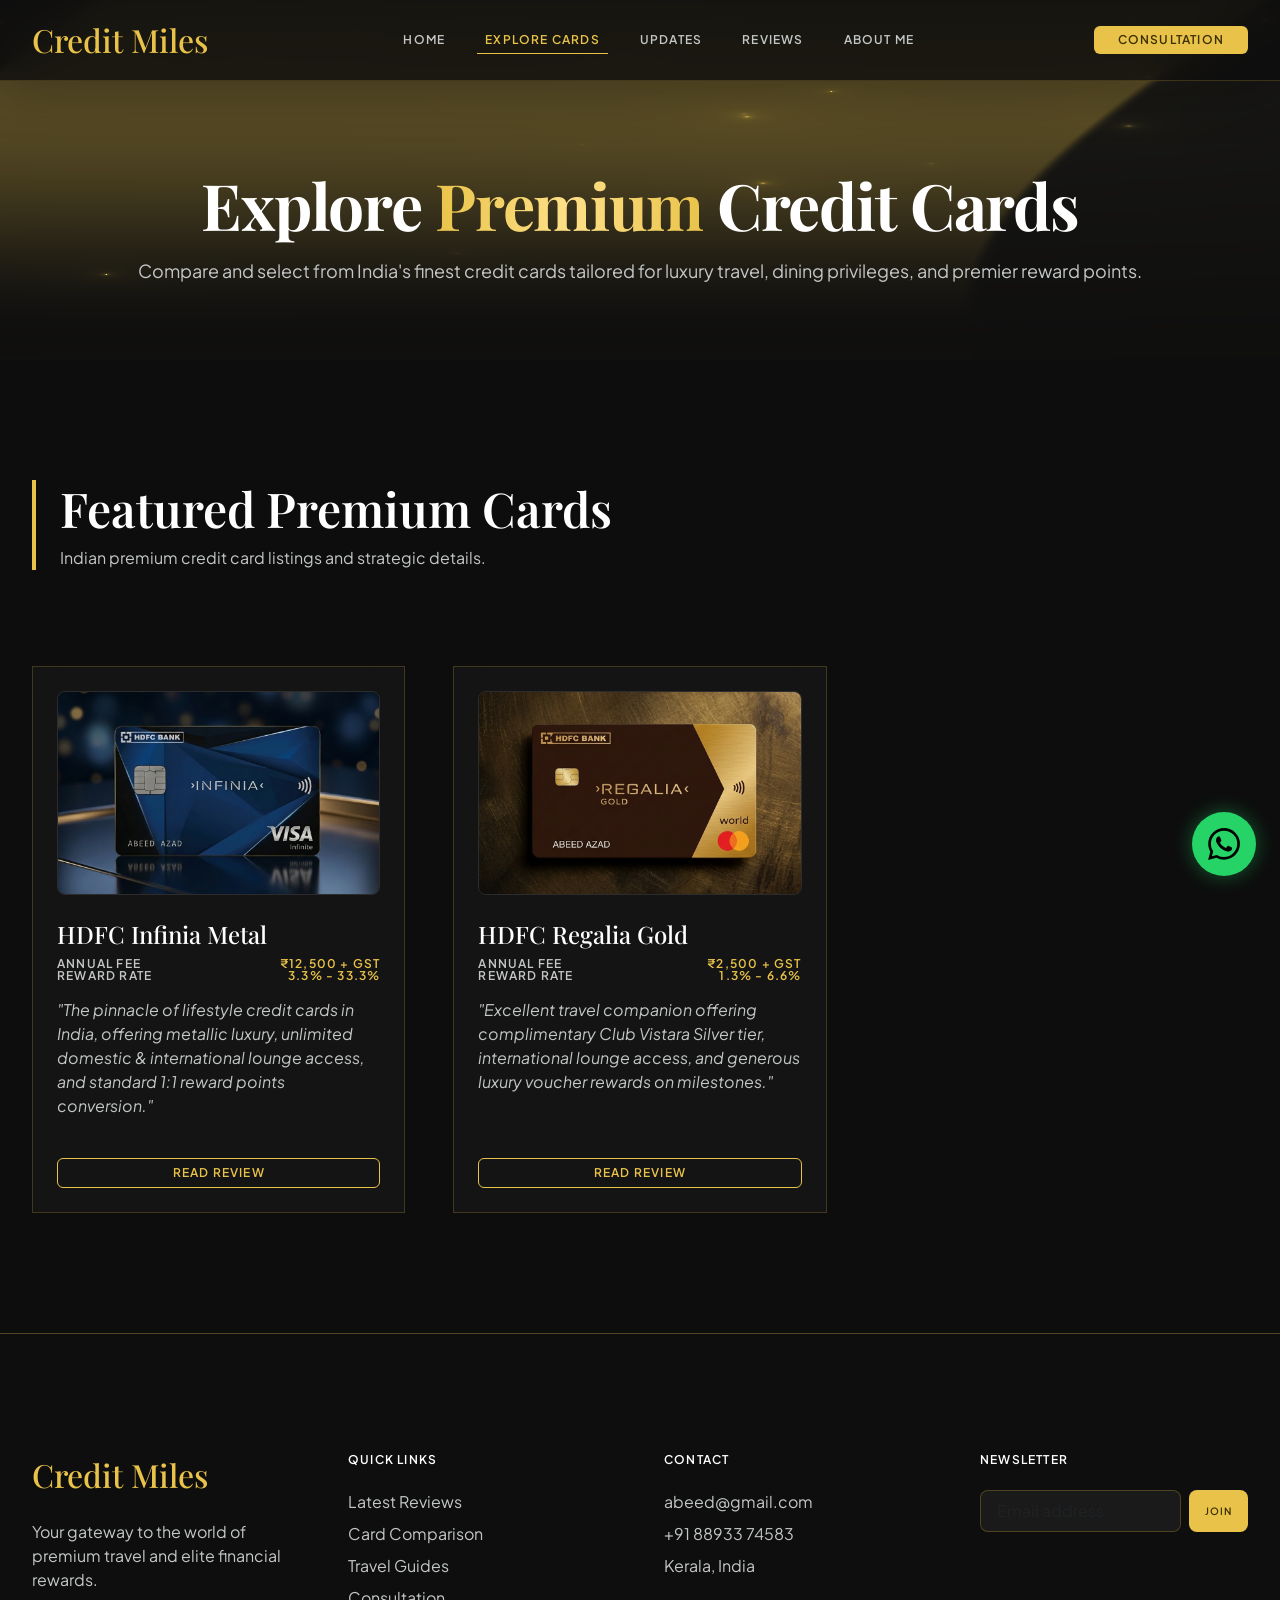
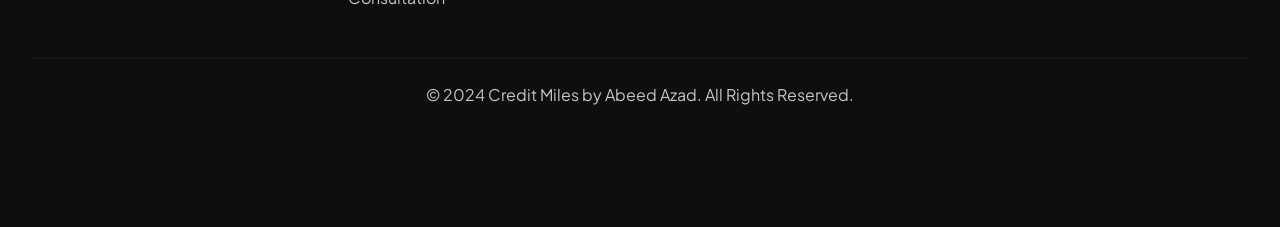
==== cards.html @ ba1928f0 "first commit" ====
<!DOCTYPE html>
<html class="dark" lang="en">
<head>
    <meta charset="utf-8" />
    <meta content="width=device-width, initial-scale=1.0" name="viewport" />
    <title>Explore Credit Cards | Credit Miles</title>
    <!-- Bootstrap 5 CSS -->
    <link href="https://cdn.jsdelivr.net/npm/bootstrap@5.3.3/dist/css/bootstrap.min.css" rel="stylesheet" />
    <!-- Custom CSS Stylesheet -->
    <link href="style.css" rel="stylesheet" />
</head>
<body class="font-body-md text-on-surface">

    <!-- Top Navigation Bar -->
    <nav class="navbar navbar-expand-md fixed-top navbar-dark bg-navbar-blur border-navbar shadow-lg py-0">
        <div class="container-fluid max-w-container-max px-gutter h-20 d-flex justify-content-between align-items-center">
            <a class="navbar-brand d-flex align-items-center gap-2 p-0" href="index.html">
                <span class="font-headline-md text-secondary tracking-tight">Credit Miles</span>
            </a>
            
            <div class="collapse navbar-collapse justify-content-center" id="navbarNav">
                <div class="navbar-nav gap-4">
                    <a class="nav-link font-label-caps text-on-surface-variant" href="index.html">Home</a>
                    <a class="nav-link font-label-caps text-secondary pb-1" href="cards.html" style="border-bottom: 1px solid var(--color-secondary);">Explore Cards</a>
                    <a class="nav-link font-label-caps text-on-surface-variant" href="updates.html">Updates</a>
                    <a class="nav-link font-label-caps text-on-surface-variant" href="index.html#reviews">Reviews</a>
                    <a class="nav-link font-label-caps text-on-surface-variant" href="index.html#about-me">About Me</a>
                </div>
            </div>
            
            <div class="d-flex align-items-center gap-3">
                <button class="btn btn-secondary px-4 py-2 font-label-caps text-on-secondary rounded-lg">
                    Consultation
                </button>
                <button class="navbar-toggler border-secondary-20 p-2" type="button" data-bs-toggle="collapse" data-bs-target="#navbarNav" aria-controls="navbarNav" aria-expanded="false" aria-label="Toggle navigation">
                    <span class="navbar-toggler-icon"></span>
                </button>
            </div>
        </div>
    </nav>

    <!-- Compact Hero Header Section -->
    <header class="position-relative d-flex align-items-center pt-5 overflow-hidden" style="min-height: 40vh;">
        <!-- Background Canvas Shader -->
        <div class="position-absolute top-0 start-0 w-100 h-100 opacity-60">
            <canvas id="shader-canvas-ANIMATION_2" style="display:block; width:100%; height:100%"></canvas>
        </div>
        
        <div class="container-fluid max-w-container-max px-gutter position-relative z-1 mt-5 text-center">
            <h1 class="font-display-lg text-white m-0">
                Explore <span class="gold-gradient-text">Premium</span> Credit Cards
            </h1>
            <p class="font-body-lg text-on-surface-variant max-w-xl mx-auto mt-3 mb-0">
                Compare and select from India's finest credit cards tailored for luxury travel, dining privileges, and premier reward points.
            </p>
        </div>
    </header>

    <!-- Cards Directory Grid Section -->
    <section class="py-section-gap relative">
        <div class="container-fluid max-w-container-max px-gutter">
            <div class="border-start border-4 border-secondary ps-4 mb-5">
                <h2 class="font-headline-lg text-white m-0">Featured Premium Cards</h2>
                <p class="font-body-md text-on-surface-variant m-0 mt-2">Indian premium credit card listings and strategic details.</p>
            </div>
            
            <div class="row row-cols-1 row-cols-md-2 row-cols-lg-3 g-5 mt-4">
                <!-- Card 1: HDFC Infinia -->
                <div class="col">
                    <div class="glass-card rounded-xl p-4 d-flex flex-column h-100">
                        <div class="position-relative w-100 mb-4 rounded-3 overflow-hidden border border-white-10" style="aspect-ratio: 1.58 / 1;">
                            <img class="w-100 h-100 object-fit-cover" src="assets/Images/hdfc_infinia.png" alt="HDFC Infinia Metal Card" />
                        </div>
                        <h3 class="font-headline-md text-white mb-2 fs-4">HDFC Infinia Metal</h3>
                        <div class="space-y-2 mb-4 flex-grow-1">
                            <div class="d-flex justify-content-between font-label-caps text-on-surface-variant">
                                <span>Annual Fee</span>
                                <span class="text-secondary">₹12,500 + GST</span>
                            </div>
                            <div class="d-flex justify-content-between font-label-caps text-on-surface-variant">
                                <span>Reward Rate</span>
                                <span class="text-secondary">3.3% - 33.3%</span>
                            </div>
                            <p class="font-body-md text-on-surface-variant pt-3 fst-italic">"The pinnacle of lifestyle credit cards in India, offering metallic luxury, unlimited domestic & international lounge access, and standard 1:1 reward points conversion."</p>
                        </div>
                        <a href="#" class="btn btn-outline-secondary w-100 py-2 rounded-lg font-label-caps text-decoration-none text-center">Read Review</a>
                    </div>
                </div>
                
                <!-- Card 2: HDFC Regalia Gold -->
                <div class="col">
                    <div class="glass-card rounded-xl p-4 d-flex flex-column h-100">
                        <div class="position-relative w-100 mb-4 rounded-3 overflow-hidden border border-white-10" style="aspect-ratio: 1.58 / 1;">
                            <img class="w-100 h-100 object-fit-cover" src="assets/Images/hdfc_regalia.png" alt="HDFC Regalia Gold" />
                        </div>
                        <h3 class="font-headline-md text-white mb-2 fs-4">HDFC Regalia Gold</h3>
                        <div class="space-y-2 mb-4 flex-grow-1">
                            <div class="d-flex justify-content-between font-label-caps text-on-surface-variant">
                                <span>Annual Fee</span>
                                <span class="text-secondary">₹2,500 + GST</span>
                            </div>
                            <div class="d-flex justify-content-between font-label-caps text-on-surface-variant">
                                <span>Reward Rate</span>
                                <span class="text-secondary">1.3% - 6.6%</span>
                            </div>
                            <p class="font-body-md text-on-surface-variant pt-3 fst-italic">"Excellent travel companion offering complimentary Club Vistara Silver tier, international lounge access, and generous luxury voucher rewards on milestones."</p>
                        </div>
                        <a href="#" class="btn btn-outline-secondary w-100 py-2 rounded-lg font-label-caps text-decoration-none text-center">Read Review</a>
                    </div>
                </div>

                <!-- 
                [Card 3: Federal Bank Celesta]
                <div class="col">
                    <div class="glass-card rounded-xl p-4 d-flex flex-column h-100">
                        <div class="position-relative w-100 mb-4 rounded-3 overflow-hidden border border-white-10" style="aspect-ratio: 1.58 / 1;">
                            <img class="w-100 h-100 object-fit-cover" src="assets/Images/fed_celesta.png" alt="Federal Bank Celesta" />
                        </div>
                        <h3 class="font-headline-md text-white mb-2 fs-4">Federal Celesta</h3>
                        <div class="space-y-2 mb-4 flex-grow-1">
                            <div class="d-flex justify-content-between font-label-caps text-on-surface-variant">
                                <span>Annual Fee</span>
                                <span class="text-secondary">₹3,000 + GST</span>
                            </div>
                            <div class="d-flex justify-content-between font-label-caps text-on-surface-variant">
                                <span>Reward Rate</span>
                                <span class="text-secondary">Up to 3.0%</span>
                            </div>
                            <p class="font-body-md text-on-surface-variant pt-3 fst-italic">"Tailored for high-net-worth individuals, providing premium airport lounge visits, multi-category milestones, and fine dining privileges."</p>
                        </div>
                        <a href="#" class="btn btn-outline-secondary w-100 py-2 rounded-lg font-label-caps text-decoration-none text-center">Read Review</a>
                    </div>
                </div>

                [Card 4: Federal Bank Imperio]
                <div class="col">
                    <div class="glass-card rounded-xl p-4 d-flex flex-column h-100">
                        <div class="position-relative w-100 mb-4 rounded-3 overflow-hidden border border-white-10" style="aspect-ratio: 1.58 / 1;">
                            <img class="w-100 h-100 object-fit-cover" src="assets/Images/fed_imperio.png" alt="Federal Bank Imperio" />
                        </div>
                        <h3 class="font-headline-md text-white mb-2 fs-4">Federal Imperio</h3>
                        <div class="space-y-2 mb-4 flex-grow-1">
                            <div class="d-flex justify-content-between font-label-caps text-on-surface-variant">
                                <span>Annual Fee</span>
                                <span class="text-secondary">₹1,500 + GST</span>
                            </div>
                            <div class="d-flex justify-content-between font-label-caps text-on-surface-variant">
                                <span>Reward Rate</span>
                                <span class="text-secondary">Up to 2.0%</span>
                            </div>
                            <p class="font-body-md text-on-surface-variant pt-3 fst-italic">"A versatile card offering dining discounts, complimentary golf training access, and strategic reward multipliers for retail and utility spending."</p>
                        </div>
                        <a href="#" class="btn btn-outline-secondary w-100 py-2 rounded-lg font-label-caps text-decoration-none text-center">Read Review</a>
                    </div>
                </div>

                [Card 5: SBI Card ELITE]
                <div class="col">
                    <div class="glass-card rounded-xl p-4 d-flex flex-column h-100">
                        <div class="position-relative w-100 mb-4 rounded-3 overflow-hidden border border-white-10" style="aspect-ratio: 1.58 / 1;">
                            <img class="w-100 h-100 object-fit-cover" src="assets/Images/sbi_elite.png" alt="SBI Card ELITE" />
                        </div>
                        <h3 class="font-headline-md text-white mb-2 fs-4">SBI Card ELITE</h3>
                        <div class="space-y-2 mb-4 flex-grow-1">
                            <div class="d-flex justify-content-between font-label-caps text-on-surface-variant">
                                <span>Annual Fee</span>
                                <span class="text-secondary">₹4,999 + GST</span>
                            </div>
                            <div class="d-flex justify-content-between font-label-caps text-on-surface-variant">
                                <span>Reward Rate</span>
                                <span class="text-secondary">Up to 2.5%</span>
                            </div>
                            <p class="font-body-md text-on-surface-variant pt-3 fst-italic">"Packed with benefits, including ₹5,000 welcome e-Gift vouchers, complimentary movie tickets every month, and Trident Privilege Red Tier membership."</p>
                        </div>
                        <a href="#" class="btn btn-outline-secondary w-100 py-2 rounded-lg font-label-caps text-decoration-none text-center">Read Review</a>
                    </div>
                </div>

                [Card 6: ICICI Emeralde]
                <div class="col">
                    <div class="glass-card rounded-xl p-4 d-flex flex-column h-100">
                        <div class="position-relative w-100 mb-4 rounded-3 overflow-hidden border border-white-10" style="aspect-ratio: 1.58 / 1;">
                            <img class="w-100 h-100 object-fit-cover" src="assets/Images/icici_emeralde.png" alt="ICICI Emeralde Metal Card" />
                        </div>
                        <h3 class="font-headline-md text-white mb-2 fs-4">ICICI Emeralde Metal</h3>
                        <div class="space-y-2 mb-4 flex-grow-1">
                            <div class="d-flex justify-content-between font-label-caps text-on-surface-variant">
                                <span>Annual Fee</span>
                                <span class="text-secondary">₹12,000 + GST</span>
                            </div>
                            <div class="d-flex justify-content-between font-label-caps text-on-surface-variant">
                                <span>Reward Rate</span>
                                <span class="text-secondary">Up to 3.0%</span>
                            </div>
                            <p class="font-body-md text-on-surface-variant pt-3 fst-italic">"A luxury metal card with low forex markup (1.5%), unlimited international lounge access, and unique perks like spa session vouchers."</p>
                        </div>
                        <a href="#" class="btn btn-outline-secondary w-100 py-2 rounded-lg font-label-caps text-decoration-none text-center">Read Review</a>
                    </div>
                </div>
                -->
            </div>
            </div>
        </div>
    </section>

    <!-- Footer -->
    <footer class="w-full py-section-gap border-top border-secondary-30 bg-surface-container-lowest">
        <div class="container-fluid max-w-container-max px-gutter">
            <div class="row g-5">
                <div class="col-12 col-md-3">
                    <span class="font-headline-md text-secondary">Credit Miles</span>
                    <p class="text-on-surface-variant mt-4 font-body-md">Your gateway to the world of premium travel and
                        elite financial rewards.</p>
                </div>
                <div class="col-12 col-md-3">
                    <h4 class="font-label-caps text-white mb-4">Quick Links</h4>
                    <ul class="list-unstyled d-flex flex-column gap-2 m-0 p-0">
                        <li><a class="text-on-surface-variant hover-text-secondary text-decoration-none font-body-md" href="index.html#reviews">Latest Reviews</a></li>
                        <li><a class="text-on-surface-variant hover-text-secondary text-decoration-none font-body-md" href="cards.html">Card Comparison</a></li>
                        <li><a class="text-on-surface-variant hover-text-secondary text-decoration-none font-body-md" href="index.html#blog">Travel Guides</a></li>
                        <li><a class="text-on-surface-variant hover-text-secondary text-decoration-none font-body-md" href="index.html#consultation">Consultation</a></li>
                    </ul>
                </div>
                <div class="col-12 col-md-3">
                    <h4 class="font-label-caps text-white mb-4">Contact</h4>
                    <ul class="list-unstyled d-flex flex-column gap-2 m-0 p-0">
                        <li class="text-on-surface-variant font-body-md">
                            <a href="mailto:abeed@gmail.com" class="text-on-surface-variant hover-text-secondary text-decoration-none">abeed@gmail.com</a>
                        </li>
                        <li class="text-on-surface-variant font-body-md">
                            <a href="tel:+918893374583" class="text-on-surface-variant hover-text-secondary text-decoration-none">+91 88933 74583</a>
                        </li>
                        <li class="text-on-surface-variant font-body-md">Kerala, India</li>
                    </ul>
                </div>
                <div class="col-12 col-md-3">
                    <h4 class="font-label-caps text-white mb-4">Newsletter</h4>
                    <div class="d-flex gap-2">
                        <input class="form-control bg-input-dark border border-secondary-30 px-3 py-2 text-white text-sm" placeholder="Email address" type="email" style="border-radius: 8px;" />
                        <button class="btn btn-secondary px-3 py-2 font-label-caps font-bold" style="font-size: 10px; border-radius: 8px;">Join</button>
                    </div>
                </div>
            </div>
            
            <div class="mt-5 pt-4 border-top border-white-5 text-center">
                <p class="text-on-surface-variant font-body-md text-sm opacity-60 m-0">© 2024 Credit Miles by Abeed Azad. All Rights Reserved.</p>
            </div>
        </div>
    </footer>

    <!-- WhatsApp Floating Button -->
    <div class="position-fixed bottom-0 end-0 p-4 z-3 d-flex align-items-center group">
        <div class="bg-secondary text-on-secondary px-3 py-2 rounded-lg font-label-caps me-3 opacity-0 group-hover-opacity transition-opacity whitespace-nowrap shadow border border-white-20">
            Chat with us on WhatsApp
        </div>
        <a href="https://wa.me/918893374583" target="_blank" class="w-16 h-16 bg-whatsapp border-0 rounded-circle d-flex align-items-center justify-content-center text-white shadow hover-scale-110 transition-transform text-decoration-none" style="box-shadow: 0 0 20px rgba(37,211,102,0.4) !important;">
            <svg class="w-8 h-8 fill-current" viewBox="0 0 24 24" style="width: 32px; height: 32px;">
                <path d="M17.472 14.382c-.297-.149-1.758-.867-2.03-.967-.273-.099-.471-.148-.67.15-.197.297-.767.966-.94 1.164-.173.199-.347.223-.644.075-.297-.15-1.255-.463-2.39-1.475-.883-.788-1.48-1.761-1.653-2.059-.173-.297-.018-.458.13-.606.134-.133.298-.347.446-.52.149-.174.198-.298.298-.497.099-.198.05-.371-.025-.52-.075-.149-.669-1.612-.916-2.207-.242-.579-.487-.5-.669-.51-.173-.008-.371-.01-.57-.01-.198 0-.52.074-.792.372-.272.297-1.04 1.016-1.04 2.479 0 1.462 1.065 2.875 1.213 3.074.149.198 2.096 3.2 5.077 4.487.709.306 1.262.489 1.694.625.712.227 1.36.195 1.871.118.571-.085 1.758-.719 2.006-1.413.248-.694.248-1.289.173-1.413-.074-.124-.272-.198-.57-.347m-5.421 7.403h-.004a9.87 9.87 0 01-5.031-1.378l-.361-.214-3.741.982.998-3.648-.235-.374a9.86 9.86 0 01-1.51-5.26c.001-5.45 4.436-9.884 9.888-9.884 2.64 0 5.122 1.03 6.988 2.898a9.825 9.825 0 012.893 6.994c-.003 5.45-4.437 9.884-9.885 9.884m8.413-18.297A11.815 11.815 0 0012.05 0C5.495 0 .16 5.335.157 11.892c0 2.096.547 4.142 1.588 5.945L.057 24l6.305-1.654a11.882 11.882 0 005.683 1.448h.005c6.554 0 11.89-5.335 11.893-11.893a11.821 11.821 0 00-3.48-8.413z"></path>
            </svg>
        </a>
    </div>

    <!-- Bootstrap Bundle JS -->
    <script src="https://cdn.jsdelivr.net/npm/bootstrap@5.3.3/dist/js/bootstrap.bundle.min.js"></script>
    <!-- Custom Script -->
    <script src="script.js"></script>
</body>
</html>
---- style.css ----
@import url('https://fonts.googleapis.com/css2?family=Playfair+Display:ital,wght@0,400..900;1,400..900&family=Plus+Jakarta+Sans:ital,wght@0,200..800;1,200..800&display=swap');
@import url('https://fonts.googleapis.com/css2?family=Material+Symbols+Outlined:wght,FILL@100..700,0..1&display=swap');

:root {
  /* Color Palette */
  --color-primary: #c9c6c5;
  --color-secondary: #e9c349;
  --color-background: #0D0D0D;
  --color-surface: #141313;
  --color-surface-dim: #141313;
  --color-surface-bright: #3a3939;
  --color-surface-container: #201f1f;
  --color-surface-container-low: #1c1b1b;
  --color-surface-container-lowest: #0e0e0e;
  --color-surface-container-high: #2b2a2a;
  --color-surface-container-highest: #353434;
  --color-on-surface: #e5e2e1;
  --color-on-surface-variant: #c4c7c7;
  --color-on-secondary: #3c2f00;
  --color-outline: #8e9192;
  --color-outline-variant: #444748;

  /* Bootstrap Override Bindings */
  --bs-body-bg: var(--color-background);
  --bs-body-color: var(--color-on-surface);
  --bs-primary: var(--color-primary);
  --bs-primary-rgb: 201, 198, 197;
  --bs-secondary: var(--color-secondary);
  --bs-secondary-rgb: 233, 195, 73;

  /* Spacing System */
  --gutter: 32px;
  --stack-lg: 24px;
  --stack-md: 16px;
  --stack-sm: 8px;
  --section-gap: 120px;
  --margin-mobile: 20px;
  --container-max: 1280px;
}

body {
  background-color: var(--color-background);
  color: var(--color-on-surface);
  overflow-x: hidden;
  font-family: 'Plus Jakarta Sans', sans-serif;
}

/* Typography styles matching the original design */
.font-headline-md {
  font-family: 'Playfair Display', Georgia, serif;
  font-size: 32px;
  font-weight: 500;
  line-height: 1.3;
}
.font-body-lg {
  font-family: 'Plus Jakarta Sans', sans-serif;
  font-size: 18px;
  font-weight: 400;
  line-height: 1.6;
}
.font-display-lg {
  font-family: 'Playfair Display', Georgia, serif;
  font-size: 64px;
  font-weight: 700;
  line-height: 1.1;
  letter-spacing: -0.02em;
}
.font-headline-lg {
  font-family: 'Playfair Display', Georgia, serif;
  font-size: 48px;
  font-weight: 600;
  line-height: 1.2;
}
.font-body-md {
  font-family: 'Plus Jakarta Sans', sans-serif;
  font-size: 16px;
  font-weight: 400;
  line-height: 1.5;
}
.font-label-caps {
  font-family: 'Plus Jakarta Sans', sans-serif;
  font-size: 12px;
  font-weight: 600;
  line-height: 1;
  letter-spacing: 0.1em;
  text-transform: uppercase;
}

@media (max-width: 767.98px) {
  .font-display-lg {
    font-size: 40px;
  }
  .font-headline-lg {
    font-size: 32px;
  }
  .font-headline-md {
    font-size: 24px;
  }
}

/* Custom background/text utility mappings */
.bg-background { background-color: var(--color-background) !important; }
.bg-surface { background-color: var(--color-surface) !important; }
.bg-surface-container { background-color: var(--color-surface-container) !important; }
.bg-surface-container-low { background-color: var(--color-surface-container-low) !important; }
.bg-surface-container-lowest { background-color: var(--color-surface-container-lowest) !important; }
.bg-surface-container-high { background-color: var(--color-surface-container-high) !important; }
.bg-surface-container-highest { background-color: var(--color-surface-container-highest) !important; }
.bg-surface-dim { background-color: var(--color-surface-dim) !important; }
.bg-surface-bright { background-color: var(--color-surface-bright) !important; }
.bg-secondary { background-color: var(--color-secondary) !important; }
.bg-youtube { background-color: #FF0000 !important; }
.bg-whatsapp { background-color: #25D366 !important; }
.bg-input-dark { background-color: #1A1A1A !important; }
.bg-surface-container-low-50 { background-color: rgba(28, 27, 27, 0.5) !important; }

.text-secondary { color: var(--color-secondary) !important; }
.text-on-secondary { color: var(--color-on-secondary) !important; }
.text-on-surface { color: var(--color-on-surface) !important; }
.text-on-surface-variant { color: var(--color-on-surface-variant) !important; }

/* Custom spacings */
.max-w-container-max {
  max-width: var(--container-max);
  margin-left: auto;
  margin-right: auto;
}
.px-gutter {
  padding-left: var(--gutter) !important;
  padding-right: var(--gutter) !important;
}
.py-section-gap {
  padding-top: var(--section-gap) !important;
  padding-bottom: var(--section-gap) !important;
}
.mb-stack-lg {
  margin-bottom: var(--stack-lg) !important;
}
.mb-stack-md {
  margin-bottom: var(--stack-md) !important;
}
.gap-stack-lg {
  gap: var(--stack-lg) !important;
}
.gap-stack-md {
  gap: var(--stack-md) !important;
}
.gap-stack-sm {
  gap: var(--stack-sm) !important;
}

/* Custom borders & blurring */
.border-secondary-20 {
  border-color: rgba(233, 195, 73, 0.2) !important;
}
.border-secondary-30 {
  border-color: rgba(233, 195, 73, 0.3) !important;
}
.border-white-5 {
  border-color: rgba(255, 255, 255, 0.05) !important;
}
.border-white-10 {
  border-color: rgba(255, 255, 255, 0.1) !important;
}
.bg-navbar-blur {
  background-color: rgba(13, 13, 13, 0.8) !important;
  backdrop-filter: blur(20px);
  -webkit-backdrop-filter: blur(20px);
}
.border-navbar {
  border-bottom: 1px solid rgba(233, 195, 73, 0.2) !important;
}

/* Sizing utilities */
.h-20 { height: 5rem !important; }
.w-16 { width: 4rem !important; }
.h-16 { height: 4rem !important; }
.w-12 { width: 3rem !important; }
.h-12 { height: 3rem !important; }
.w-48 { width: 12rem !important; }
.h-48 { height: 12rem !important; }
.w-32 { width: 8rem !important; }

/* Custom effects */
.glass-card {
  background: rgba(25, 25, 25, 0.7);
  backdrop-filter: blur(20px);
  -webkit-backdrop-filter: blur(20px);
  border: 1px solid rgba(233, 195, 73, 0.2);
  transition: all 0.5s cubic-bezier(0.4, 0, 0.2, 1);
}
.glass-card:hover {
  border-color: rgba(233, 195, 73, 0.8);
  transform: translateY(-8px);
  box-shadow: 0 20px 50px rgba(0, 0, 0, 0.5), 0 0 15px rgba(233, 195, 73, 0.1);
}

.gold-gradient-text {
  background: linear-gradient(to right, #e9c349, #ffe088, #e9c349);
  -webkit-background-clip: text;
  -webkit-text-fill-color: transparent;
}

.scroll-reveal {
  opacity: 0;
  transform: translateY(30px);
  transition: all 0.8s ease-out;
}
.scroll-reveal.visible {
  opacity: 1;
  transform: translateY(0);
}

.glow-particle {
  position: absolute;
  background: #e9c349;
  filter: blur(4px);
  border-radius: 50%;
  pointer-events: none;
  opacity: 0.4;
}

/* Bootstrap adjustments for custom branding integration */
.navbar-nav .nav-link {
  transition: color 0.3s ease;
}
.navbar-nav .nav-link:hover {
  color: var(--color-secondary) !important;
}
.btn-secondary {
  background-color: var(--color-secondary) !important;
  color: var(--color-on-secondary) !important;
  border: none;
  font-weight: 600;
  transition: all 0.3s ease;
}
.btn-secondary:hover {
  opacity: 0.85;
}
.btn-outline-secondary {
  border-color: var(--color-secondary) !important;
  color: var(--color-secondary) !important;
  background-color: transparent;
  transition: all 0.3s ease;
}
.btn-outline-secondary:hover {
  background-color: rgba(233, 195, 73, 0.1) !important;
  color: var(--color-secondary) !important;
}

/* Card & Image hover scaling and color changes */
.group {
  text-decoration: none;
  display: block;
}
.group-hover-scale {
  transition: transform 0.7s ease;
}
.group:hover .group-hover-scale {
  transform: scale(1.05);
}
.group-hover-color {
  transition: color 0.3s ease;
}
.group:hover .group-hover-color {
  color: var(--color-secondary) !important;
}

.hover-text-secondary {
  transition: color 0.3s ease;
}
.hover-text-secondary:hover {
  color: var(--color-secondary) !important;
}

.hover-secondary-btn {
  transition: all 0.3s ease;
}
.hover-secondary-btn:hover {
  background-color: var(--color-secondary) !important;
  color: var(--color-on-secondary) !important;
}

.group-hover-opacity {
  transition: opacity 0.3s ease;
}
.group:hover .group-hover-opacity {
  opacity: 1 !important;
}

.hover-scale-110 {
  transition: transform 0.3s ease;
}
.hover-scale-110:hover {
  transform: scale(1.1) !important;
}
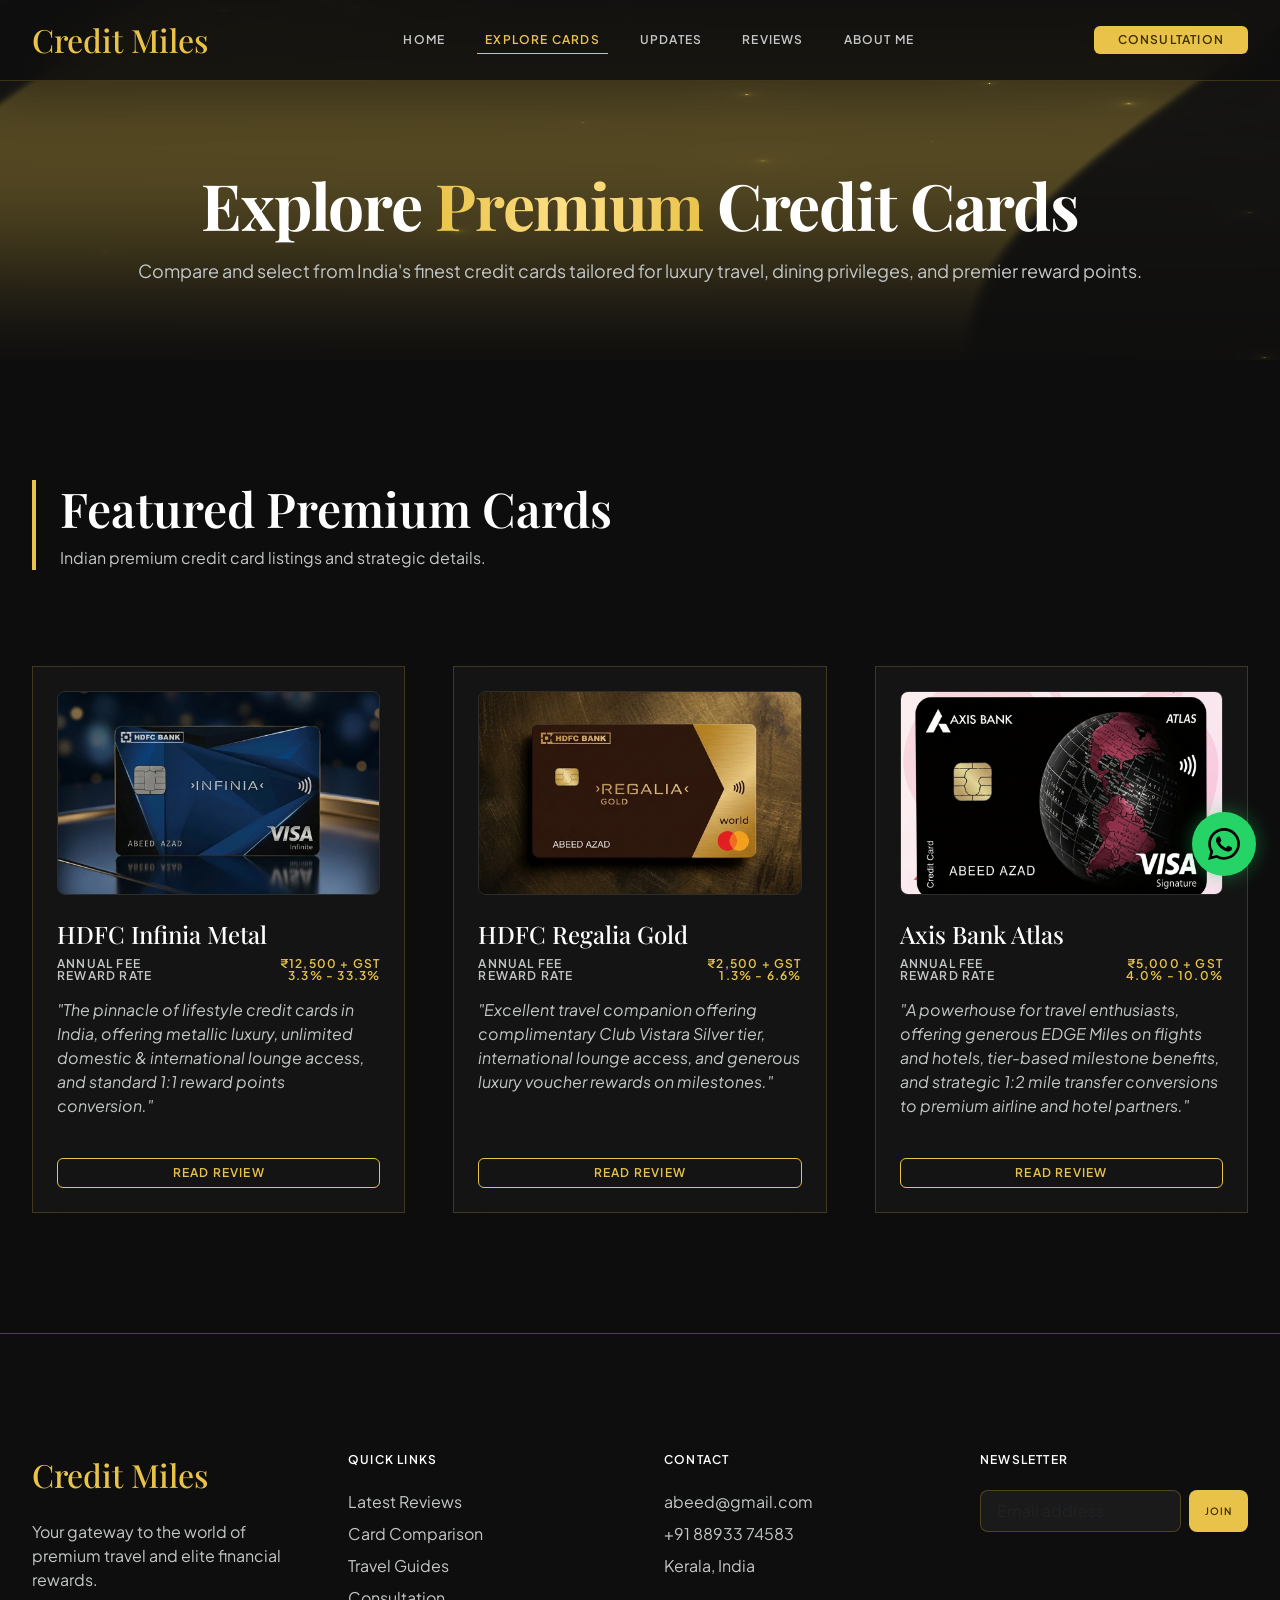
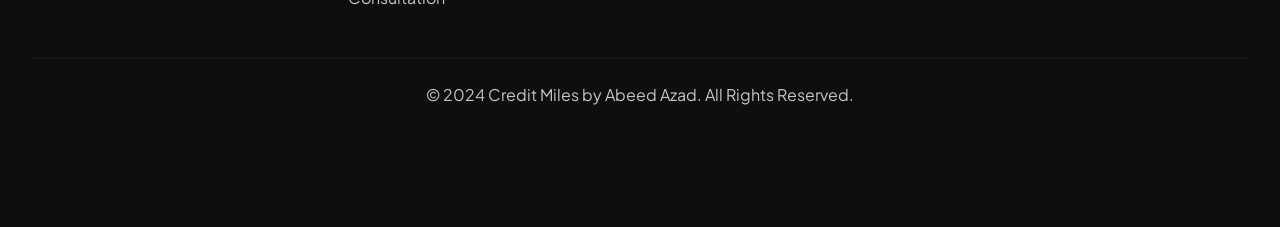
==== commit f0704912: "Fix navigation links, add Axis Atlas card, and resolve WebGL compatibility" ====
--- a/cards.html
+++ b/cards.html
@@ -29,9 +29,9 @@
             </div>
             
             <div class="d-flex align-items-center gap-3">
-                <button class="btn btn-secondary px-4 py-2 font-label-caps text-on-secondary rounded-lg">
+                <a href="https://wa.me/918893374583" target="_blank" class="btn btn-secondary px-4 py-2 font-label-caps text-on-secondary rounded-lg text-decoration-none">
                     Consultation
-                </button>
+                </a>
                 <button class="navbar-toggler border-secondary-20 p-2" type="button" data-bs-toggle="collapse" data-bs-target="#navbarNav" aria-controls="navbarNav" aria-expanded="false" aria-label="Toggle navigation">
                     <span class="navbar-toggler-icon"></span>
                 </button>
@@ -109,6 +109,28 @@
                     </div>
                 </div>
 
+                <!-- Card 3: Axis Bank Atlas -->
+                <div class="col">
+                    <div class="glass-card rounded-xl p-4 d-flex flex-column h-100">
+                        <div class="position-relative w-100 mb-4 rounded-3 overflow-hidden border border-white-10" style="aspect-ratio: 1.58 / 1;">
+                            <img class="w-100 h-100 object-fit-cover" src="assets/Images/axis_atlas.png" alt="Axis Bank Atlas" />
+                        </div>
+                        <h3 class="font-headline-md text-white mb-2 fs-4">Axis Bank Atlas</h3>
+                        <div class="space-y-2 mb-4 flex-grow-1">
+                            <div class="d-flex justify-content-between font-label-caps text-on-surface-variant">
+                                <span>Annual Fee</span>
+                                <span class="text-secondary">₹5,000 + GST</span>
+                            </div>
+                            <div class="d-flex justify-content-between font-label-caps text-on-surface-variant">
+                                <span>Reward Rate</span>
+                                <span class="text-secondary">4.0% - 10.0%</span>
+                            </div>
+                            <p class="font-body-md text-on-surface-variant pt-3 fst-italic">"A powerhouse for travel enthusiasts, offering generous EDGE Miles on flights and hotels, tier-based milestone benefits, and strategic 1:2 mile transfer conversions to premium airline and hotel partners."</p>
+                        </div>
+                        <a href="#" class="btn btn-outline-secondary w-100 py-2 rounded-lg font-label-caps text-decoration-none text-center">Read Review</a>
+                    </div>
+                </div>
+
                 <!-- 
                 [Card 3: Federal Bank Celesta]
                 <div class="col">
@@ -217,8 +239,8 @@
                     <ul class="list-unstyled d-flex flex-column gap-2 m-0 p-0">
                         <li><a class="text-on-surface-variant hover-text-secondary text-decoration-none font-body-md" href="index.html#reviews">Latest Reviews</a></li>
                         <li><a class="text-on-surface-variant hover-text-secondary text-decoration-none font-body-md" href="cards.html">Card Comparison</a></li>
-                        <li><a class="text-on-surface-variant hover-text-secondary text-decoration-none font-body-md" href="index.html#blog">Travel Guides</a></li>
-                        <li><a class="text-on-surface-variant hover-text-secondary text-decoration-none font-body-md" href="index.html#consultation">Consultation</a></li>
+                        <li><a class="text-on-surface-variant hover-text-secondary text-decoration-none font-body-md" href="updates.html">Travel Guides</a></li>
+                        <li><a class="text-on-surface-variant hover-text-secondary text-decoration-none font-body-md" href="https://wa.me/918893374583" target="_blank">Consultation</a></li>
                     </ul>
                 </div>
                 <div class="col-12 col-md-3">
